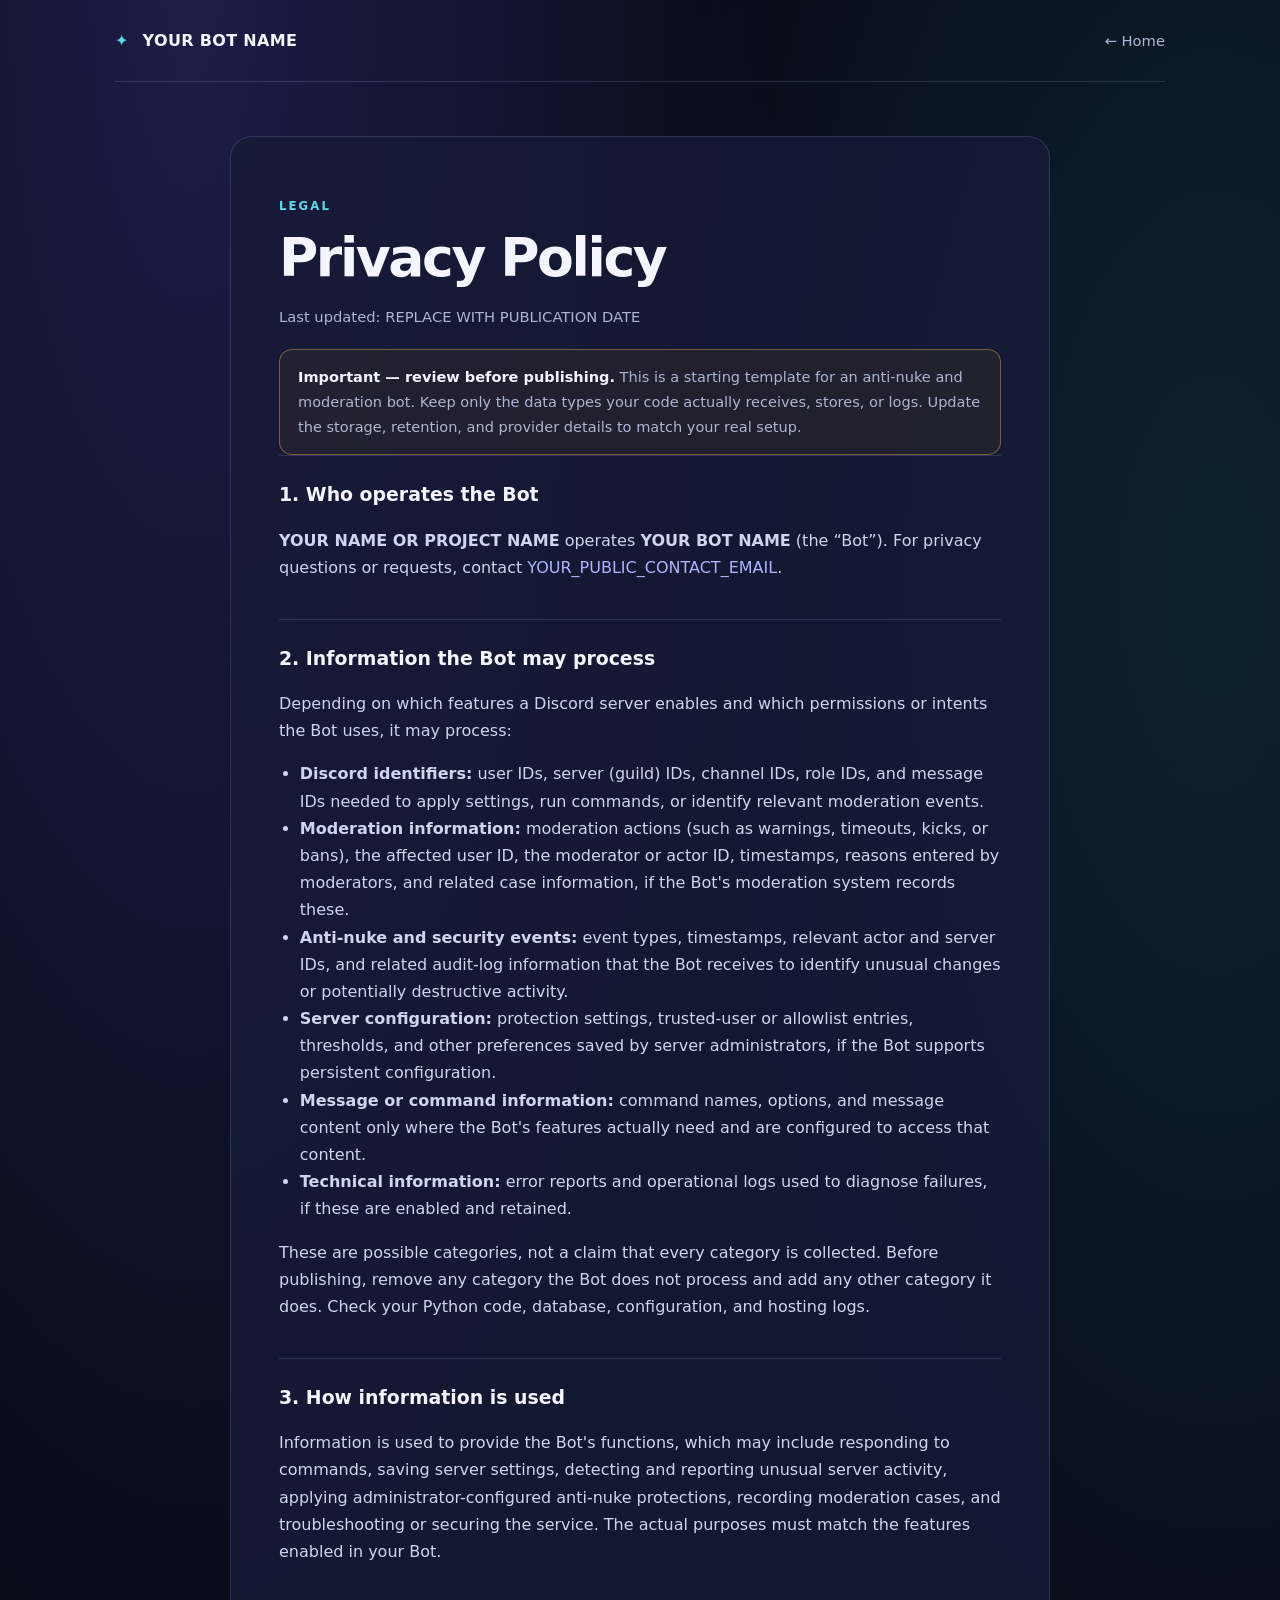
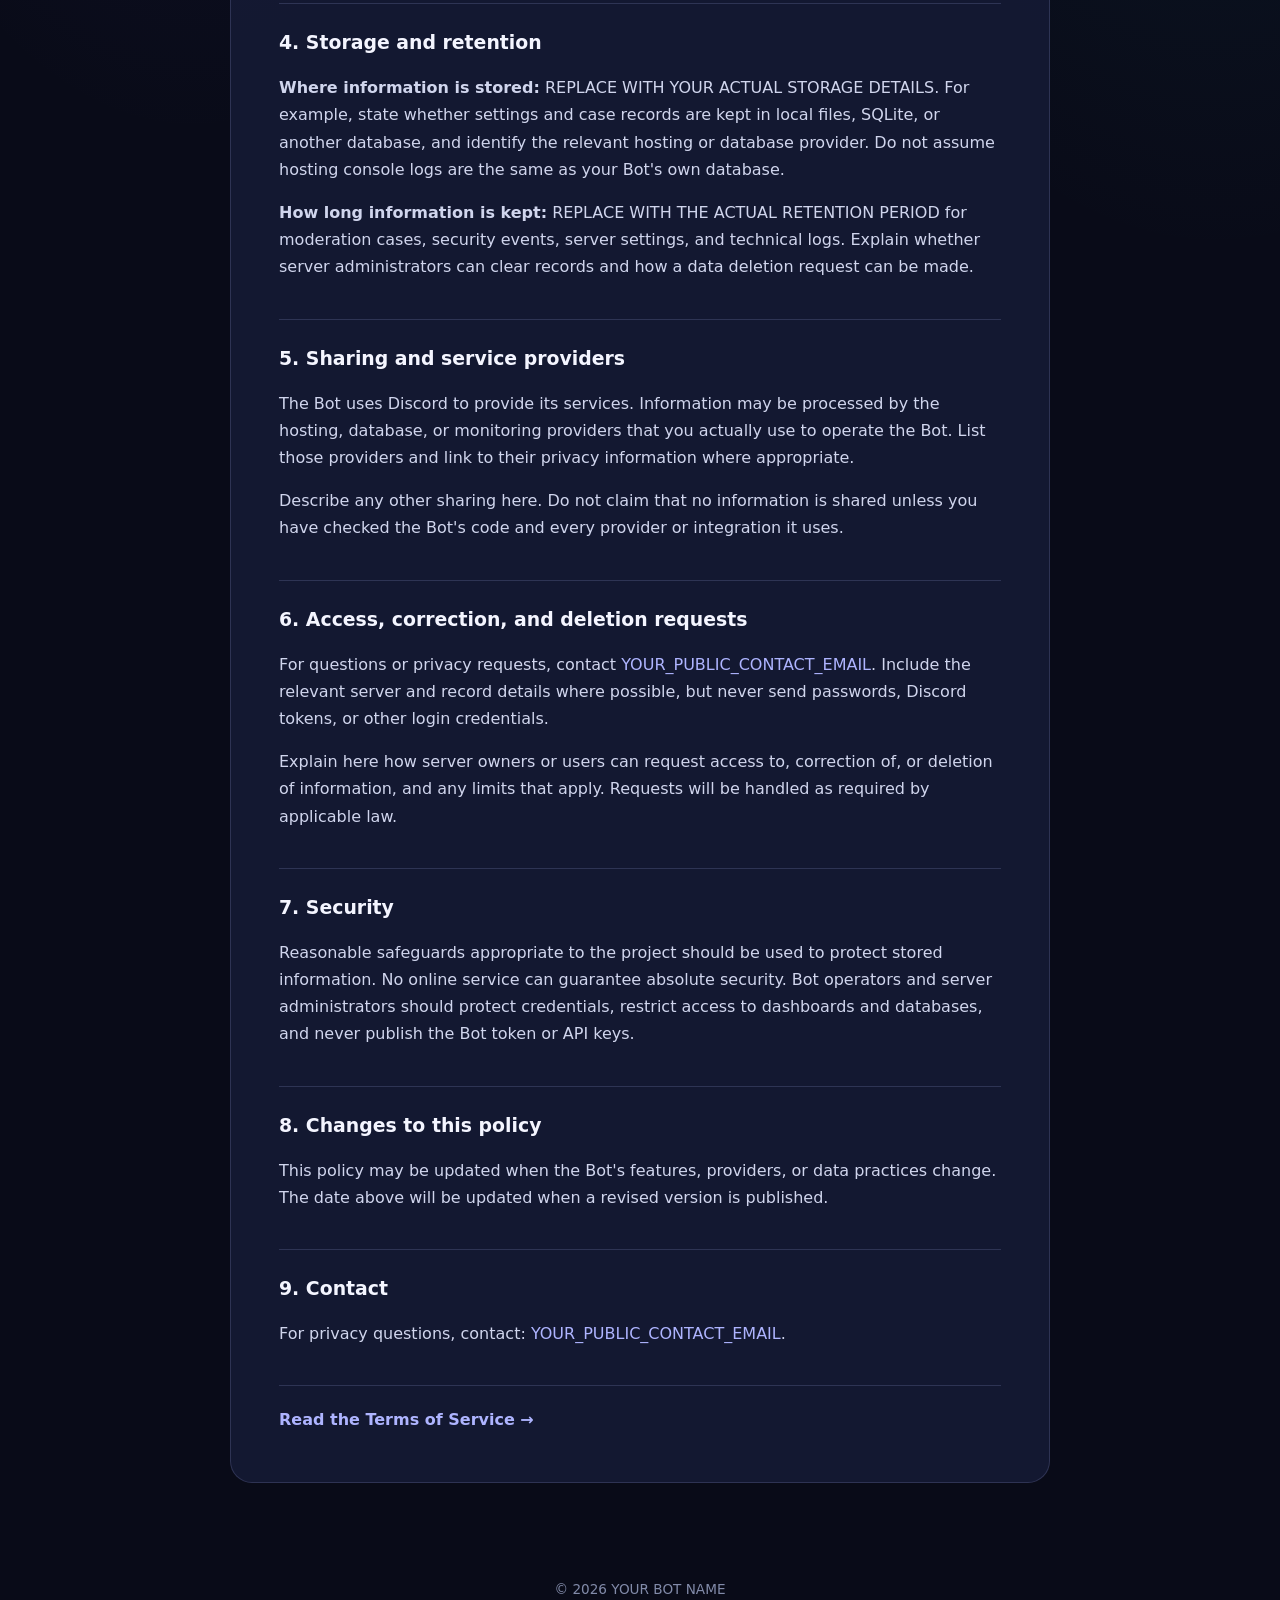
==== privacy.html @ 392294f1 "Add files via upload" ====
<!doctype html>
<html lang="en">
<head>
  <meta charset="utf-8">
  <meta name="viewport" content="width=device-width, initial-scale=1">
  <meta name="description" content="Privacy Policy for YOUR BOT NAME, a Discord anti-nuke and moderation bot.">
  <title>Privacy Policy — YOUR BOT NAME</title>
  <link rel="stylesheet" href="style.css">
</head>
<body>
  <header class="site-header">
    <a class="brand" href="index.html"><span class="brand-mark">✦</span> YOUR BOT NAME</a>
    <a class="back-link" href="index.html">← Home</a>
  </header>
  <main class="document-wrap">
    <p class="eyebrow">LEGAL</p>
    <h1>Privacy Policy</h1>
    <p class="muted">Last updated: REPLACE WITH PUBLICATION DATE</p>
    <div class="notice warning"><strong>Important — review before publishing.</strong> This is a starting template for an anti-nuke and moderation bot. Keep only the data types your code actually receives, stores, or logs. Update the storage, retention, and provider details to match your real setup.</div>

    <section class="doc-section">
      <h2>1. Who operates the Bot</h2>
      <p><strong>YOUR NAME OR PROJECT NAME</strong> operates <strong>YOUR BOT NAME</strong> (the “Bot”). For privacy questions or requests, contact <a href="mailto:YOUR_PUBLIC_CONTACT_EMAIL">YOUR_PUBLIC_CONTACT_EMAIL</a>.</p>
    </section>
    <section class="doc-section">
      <h2>2. Information the Bot may process</h2>
      <p>Depending on which features a Discord server enables and which permissions or intents the Bot uses, it may process:</p>
      <ul>
        <li><strong>Discord identifiers:</strong> user IDs, server (guild) IDs, channel IDs, role IDs, and message IDs needed to apply settings, run commands, or identify relevant moderation events.</li>
        <li><strong>Moderation information:</strong> moderation actions (such as warnings, timeouts, kicks, or bans), the affected user ID, the moderator or actor ID, timestamps, reasons entered by moderators, and related case information, if the Bot's moderation system records these.</li>
        <li><strong>Anti-nuke and security events:</strong> event types, timestamps, relevant actor and server IDs, and related audit-log information that the Bot receives to identify unusual changes or potentially destructive activity.</li>
        <li><strong>Server configuration:</strong> protection settings, trusted-user or allowlist entries, thresholds, and other preferences saved by server administrators, if the Bot supports persistent configuration.</li>
        <li><strong>Message or command information:</strong> command names, options, and message content only where the Bot's features actually need and are configured to access that content.</li>
        <li><strong>Technical information:</strong> error reports and operational logs used to diagnose failures, if these are enabled and retained.</li>
      </ul>
      <p>These are possible categories, not a claim that every category is collected. Before publishing, remove any category the Bot does not process and add any other category it does. Check your Python code, database, configuration, and hosting logs.</p>
    </section>
    <section class="doc-section">
      <h2>3. How information is used</h2>
      <p>Information is used to provide the Bot's functions, which may include responding to commands, saving server settings, detecting and reporting unusual server activity, applying administrator-configured anti-nuke protections, recording moderation cases, and troubleshooting or securing the service. The actual purposes must match the features enabled in your Bot.</p>
    </section>
    <section class="doc-section">
      <h2>4. Storage and retention</h2>
      <p><strong>Where information is stored:</strong> REPLACE WITH YOUR ACTUAL STORAGE DETAILS. For example, state whether settings and case records are kept in local files, SQLite, or another database, and identify the relevant hosting or database provider. Do not assume hosting console logs are the same as your Bot's own database.</p>
      <p><strong>How long information is kept:</strong> REPLACE WITH THE ACTUAL RETENTION PERIOD for moderation cases, security events, server settings, and technical logs. Explain whether server administrators can clear records and how a data deletion request can be made.</p>
    </section>
    <section class="doc-section">
      <h2>5. Sharing and service providers</h2>
      <p>The Bot uses Discord to provide its services. Information may be processed by the hosting, database, or monitoring providers that you actually use to operate the Bot. List those providers and link to their privacy information where appropriate.</p>
      <p>Describe any other sharing here. Do not claim that no information is shared unless you have checked the Bot's code and every provider or integration it uses.</p>
    </section>
    <section class="doc-section">
      <h2>6. Access, correction, and deletion requests</h2>
      <p>For questions or privacy requests, contact <a href="mailto:YOUR_PUBLIC_CONTACT_EMAIL">YOUR_PUBLIC_CONTACT_EMAIL</a>. Include the relevant server and record details where possible, but never send passwords, Discord tokens, or other login credentials.</p>
      <p>Explain here how server owners or users can request access to, correction of, or deletion of information, and any limits that apply. Requests will be handled as required by applicable law.</p>
    </section>
    <section class="doc-section">
      <h2>7. Security</h2>
      <p>Reasonable safeguards appropriate to the project should be used to protect stored information. No online service can guarantee absolute security. Bot operators and server administrators should protect credentials, restrict access to dashboards and databases, and never publish the Bot token or API keys.</p>
    </section>
    <section class="doc-section">
      <h2>8. Changes to this policy</h2>
      <p>This policy may be updated when the Bot's features, providers, or data practices change. The date above will be updated when a revised version is published.</p>
    </section>
    <section class="doc-section">
      <h2>9. Contact</h2>
      <p>For privacy questions, contact: <a href="mailto:YOUR_PUBLIC_CONTACT_EMAIL">YOUR_PUBLIC_CONTACT_EMAIL</a>.</p>
    </section>
    <div class="doc-footer"><a href="terms.html">Read the Terms of Service →</a></div>
  </main>
  <footer>© 2026 YOUR BOT NAME</footer>
</body>
</html>
---- style.css ----
:root {
  color-scheme: dark;
  --bg: #090b18;
  --panel: rgba(22, 27, 56, .82);
  --panel-2: rgba(30, 37, 76, .72);
  --text: #f4f5ff;
  --muted: #aeb5d3;
  --accent: #9294ff;
  --accent-2: #62d8e8;
  --line: rgba(179, 190, 255, .17);
}
* { box-sizing: border-box; }
html { min-height: 100%; }
body {
  margin: 0;
  min-height: 100vh;
  color: var(--text);
  font: 16px/1.7 system-ui, -apple-system, BlinkMacSystemFont, "Segoe UI", sans-serif;
  background: radial-gradient(ellipse at 15% 0%, rgba(91, 85, 222, .24), transparent 38%),
              radial-gradient(ellipse at 95% 18%, rgba(40, 171, 193, .14), transparent 34%), var(--bg);
}
a { color: #aeb4ff; text-decoration: none; }
a:hover { color: #d4d7ff; text-decoration: underline; }
.site-header, footer {
  width: min(1050px, calc(100% - 40px));
  margin: 0 auto;
}
.site-header {
  min-height: 82px;
  display: flex;
  justify-content: space-between;
  align-items: center;
  border-bottom: 1px solid var(--line);
}
.brand { color: var(--text); font-weight: 750; letter-spacing: .02em; }
.brand:hover { text-decoration: none; }
.brand-mark { color: var(--accent-2); margin-right: 8px; }
.eyebrow { color: var(--accent-2); font-size: .73rem; font-weight: 800; letter-spacing: .18em; }
.back-link { color: var(--muted); font-size: .92rem; }
.hero-wrap { width: min(900px, calc(100% - 40px)); margin: 9vh auto 70px; }
.hero {
  padding: clamp(28px, 6vw, 64px);
  border: 1px solid var(--line);
  border-radius: 26px;
  background: linear-gradient(145deg, var(--panel-2), var(--panel));
  box-shadow: 0 28px 90px rgba(0, 0, 0, .28);
}
h1 { margin: 8px 0 16px; font-size: clamp(2.25rem, 6vw, 4rem); line-height: 1.12; letter-spacing: -.045em; }
.hero h1 span { color: var(--accent); }
.lead { max-width: 620px; color: var(--muted); font-size: 1.12rem; }
.link-grid { display: grid; grid-template-columns: repeat(2, minmax(0, 1fr)); gap: 14px; margin: 36px 0 26px; }
.link-card {
  display: flex; align-items: center; gap: 14px; min-height: 105px; padding: 19px;
  border: 1px solid var(--line); border-radius: 16px; color: var(--text);
  background: rgba(7, 10, 29, .35); transition: transform .16s ease, border-color .16s ease;
}
.link-card:hover { transform: translateY(-2px); border-color: rgba(146, 148, 255, .65); text-decoration: none; }
.card-icon { display: grid; place-items: center; flex: 0 0 43px; height: 43px; border-radius: 13px; color: var(--accent-2); background: rgba(98, 216, 232, .1); font-size: 1.4rem; }
.link-card strong, .link-card small { display: block; }
.link-card small { margin-top: 3px; color: var(--muted); line-height: 1.4; }
.arrow { margin-left: auto; color: var(--accent); }
.contact-line { color: var(--muted); font-size: .93rem; }
.notice { margin-top: 20px; padding: 15px 18px; border: 1px solid var(--line); border-radius: 13px; color: var(--muted); background: rgba(11, 14, 34, .55); font-size: .91rem; }
.notice strong { color: var(--text); }
.warning { border-color: rgba(242, 190, 91, .4); background: rgba(117, 78, 20, .15); }
.document-wrap {
  width: min(820px, calc(100% - 40px)); margin: 54px auto 70px; padding: clamp(24px, 5vw, 48px);
  border: 1px solid var(--line); border-radius: 22px; background: var(--panel);
}
.document-wrap h1 { font-size: clamp(2.25rem, 5vw, 3.35rem); }
.muted { color: var(--muted); font-size: .92rem; }
.doc-section { padding: 22px 0; border-top: 1px solid var(--line); }
.doc-section h2 { margin: 0 0 9px; font-size: 1.18rem; }
.doc-section p, .doc-section li { color: #d0d5ed; }
.doc-section ul { padding-left: 1.3rem; }
.doc-footer { padding-top: 20px; border-top: 1px solid var(--line); font-weight: 700; }
footer { padding: 25px 0 35px; color: #828ba9; font-size: .85rem; text-align: center; }
@media (max-width: 620px) {
  .site-header { min-height: 70px; }
  .eyebrow { font-size: .62rem; }
  .link-grid { grid-template-columns: 1fr; }
  .hero-wrap { margin-top: 35px; }
}
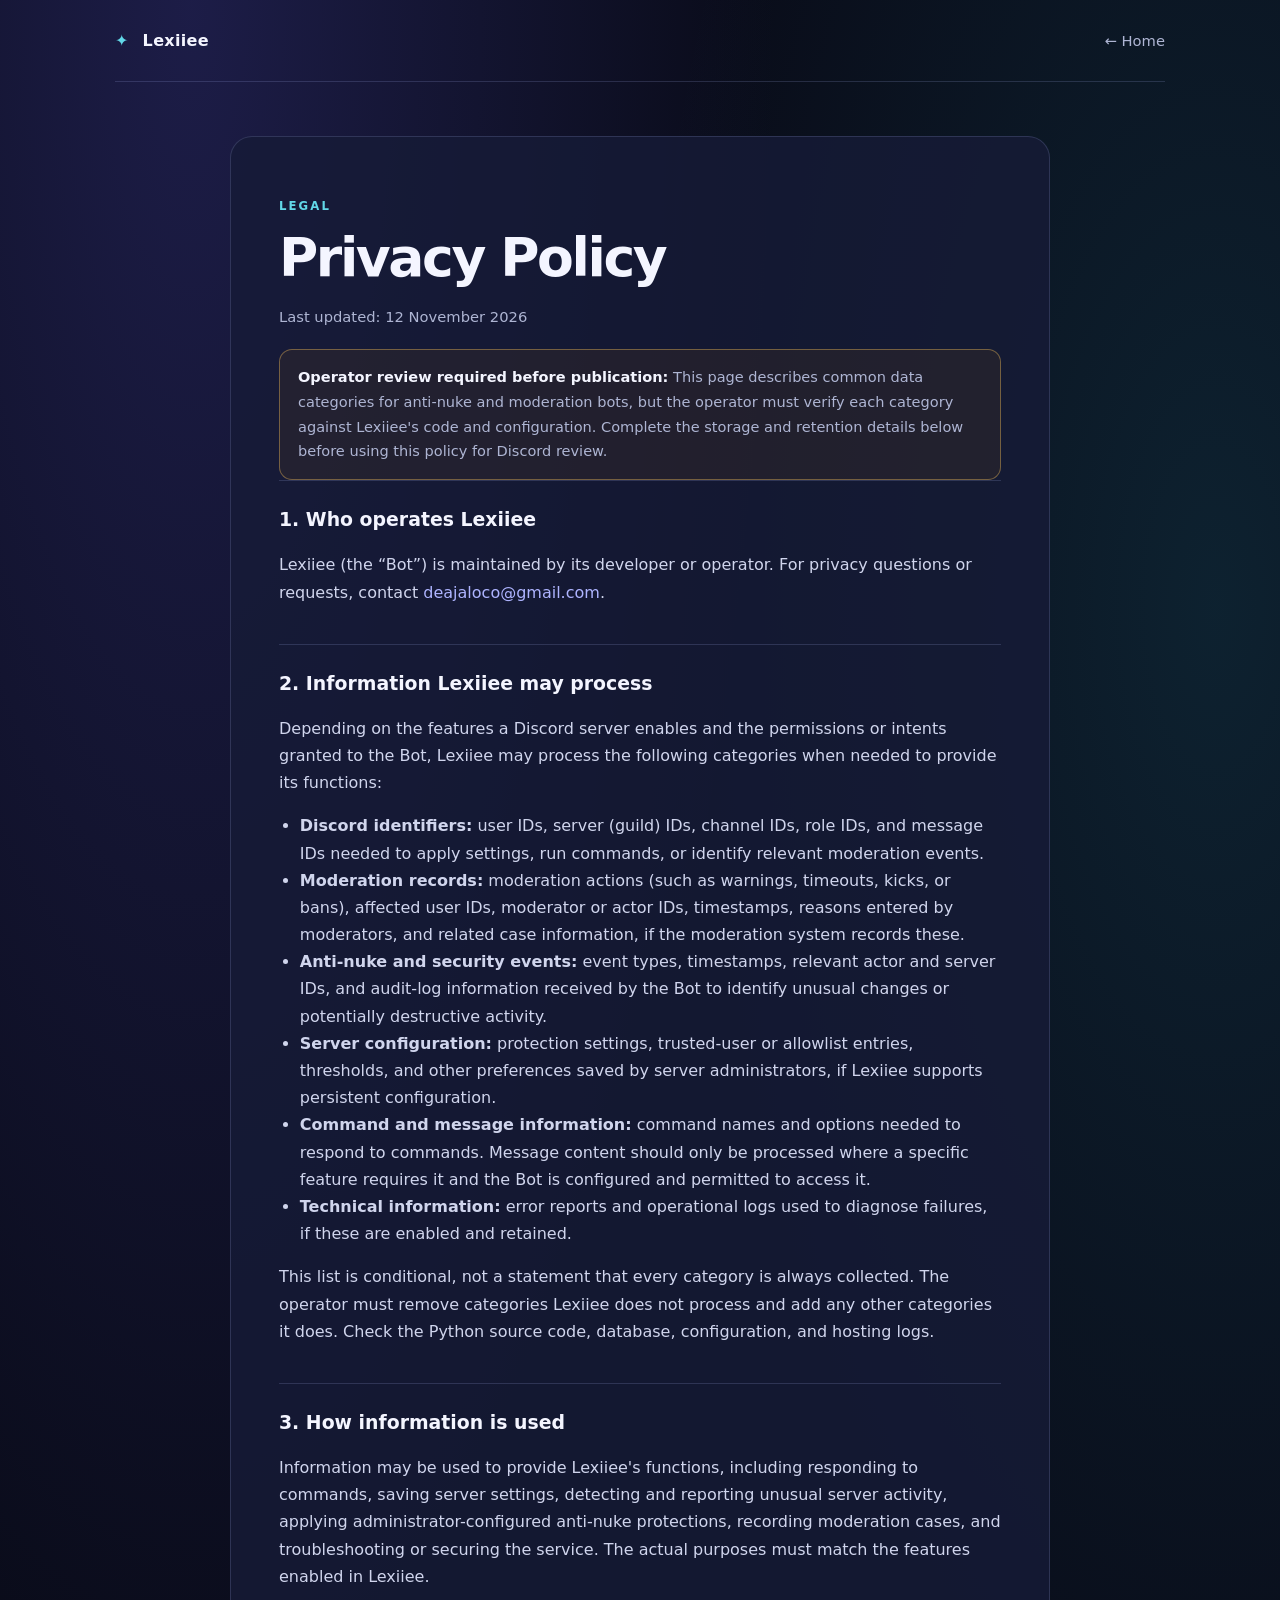
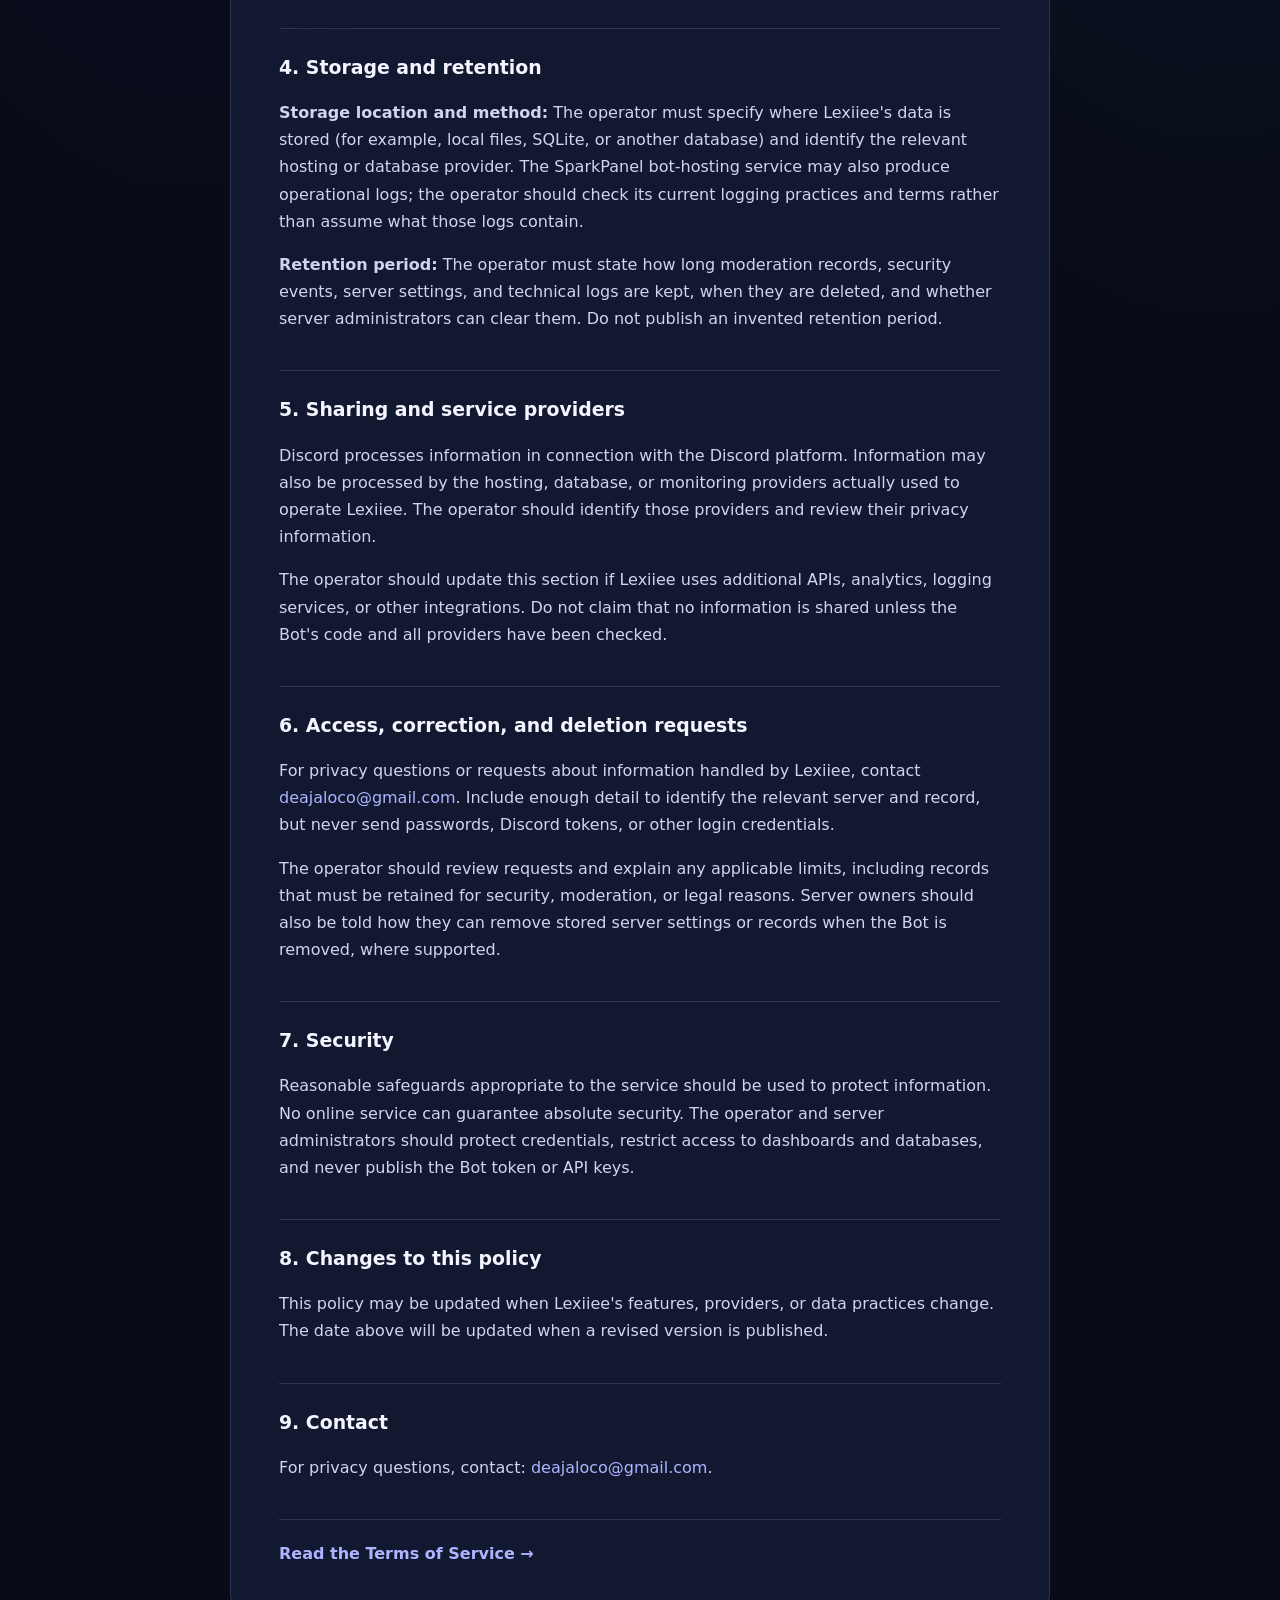
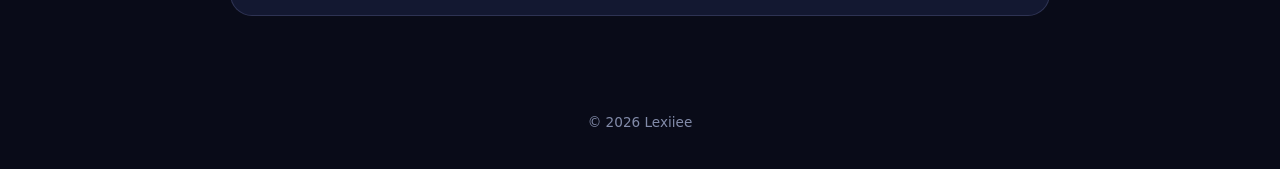
==== commit acf0ef67: "privacy.html" ====
--- a/privacy.html
+++ b/privacy.html
@@ -3,71 +3,71 @@
 <head>
   <meta charset="utf-8">
   <meta name="viewport" content="width=device-width, initial-scale=1">
-  <meta name="description" content="Privacy Policy for YOUR BOT NAME, a Discord anti-nuke and moderation bot.">
-  <title>Privacy Policy — YOUR BOT NAME</title>
+  <meta name="description" content="Privacy Policy for Lexiiee, a Discord anti-nuke and moderation bot.">
+  <title>Privacy Policy — Lexiiee</title>
   <link rel="stylesheet" href="style.css">
 </head>
 <body>
   <header class="site-header">
-    <a class="brand" href="index.html"><span class="brand-mark">✦</span> YOUR BOT NAME</a>
+    <a class="brand" href="index.html"><span class="brand-mark">✦</span> Lexiiee</a>
     <a class="back-link" href="index.html">← Home</a>
   </header>
   <main class="document-wrap">
     <p class="eyebrow">LEGAL</p>
     <h1>Privacy Policy</h1>
-    <p class="muted">Last updated: REPLACE WITH PUBLICATION DATE</p>
-    <div class="notice warning"><strong>Important — review before publishing.</strong> This is a starting template for an anti-nuke and moderation bot. Keep only the data types your code actually receives, stores, or logs. Update the storage, retention, and provider details to match your real setup.</div>
+    <p class="muted">Last updated: 12 November 2026</p>
+    <div class="notice warning"><strong>Operator review required before publication:</strong> This page describes common data categories for anti-nuke and moderation bots, but the operator must verify each category against Lexiiee's code and configuration. Complete the storage and retention details below before using this policy for Discord review.</div>
 
     <section class="doc-section">
-      <h2>1. Who operates the Bot</h2>
-      <p><strong>YOUR NAME OR PROJECT NAME</strong> operates <strong>YOUR BOT NAME</strong> (the “Bot”). For privacy questions or requests, contact <a href="mailto:YOUR_PUBLIC_CONTACT_EMAIL">YOUR_PUBLIC_CONTACT_EMAIL</a>.</p>
+      <h2>1. Who operates Lexiiee</h2>
+      <p>Lexiiee (the “Bot”) is maintained by its developer or operator. For privacy questions or requests, contact <a href="mailto:deajaloco@gmail.com">deajaloco@gmail.com</a>.</p>
     </section>
     <section class="doc-section">
-      <h2>2. Information the Bot may process</h2>
-      <p>Depending on which features a Discord server enables and which permissions or intents the Bot uses, it may process:</p>
+      <h2>2. Information Lexiiee may process</h2>
+      <p>Depending on the features a Discord server enables and the permissions or intents granted to the Bot, Lexiiee may process the following categories when needed to provide its functions:</p>
       <ul>
         <li><strong>Discord identifiers:</strong> user IDs, server (guild) IDs, channel IDs, role IDs, and message IDs needed to apply settings, run commands, or identify relevant moderation events.</li>
-        <li><strong>Moderation information:</strong> moderation actions (such as warnings, timeouts, kicks, or bans), the affected user ID, the moderator or actor ID, timestamps, reasons entered by moderators, and related case information, if the Bot's moderation system records these.</li>
-        <li><strong>Anti-nuke and security events:</strong> event types, timestamps, relevant actor and server IDs, and related audit-log information that the Bot receives to identify unusual changes or potentially destructive activity.</li>
-        <li><strong>Server configuration:</strong> protection settings, trusted-user or allowlist entries, thresholds, and other preferences saved by server administrators, if the Bot supports persistent configuration.</li>
-        <li><strong>Message or command information:</strong> command names, options, and message content only where the Bot's features actually need and are configured to access that content.</li>
+        <li><strong>Moderation records:</strong> moderation actions (such as warnings, timeouts, kicks, or bans), affected user IDs, moderator or actor IDs, timestamps, reasons entered by moderators, and related case information, if the moderation system records these.</li>
+        <li><strong>Anti-nuke and security events:</strong> event types, timestamps, relevant actor and server IDs, and audit-log information received by the Bot to identify unusual changes or potentially destructive activity.</li>
+        <li><strong>Server configuration:</strong> protection settings, trusted-user or allowlist entries, thresholds, and other preferences saved by server administrators, if Lexiiee supports persistent configuration.</li>
+        <li><strong>Command and message information:</strong> command names and options needed to respond to commands. Message content should only be processed where a specific feature requires it and the Bot is configured and permitted to access it.</li>
         <li><strong>Technical information:</strong> error reports and operational logs used to diagnose failures, if these are enabled and retained.</li>
       </ul>
-      <p>These are possible categories, not a claim that every category is collected. Before publishing, remove any category the Bot does not process and add any other category it does. Check your Python code, database, configuration, and hosting logs.</p>
+      <p>This list is conditional, not a statement that every category is always collected. The operator must remove categories Lexiiee does not process and add any other categories it does. Check the Python source code, database, configuration, and hosting logs.</p>
     </section>
     <section class="doc-section">
       <h2>3. How information is used</h2>
-      <p>Information is used to provide the Bot's functions, which may include responding to commands, saving server settings, detecting and reporting unusual server activity, applying administrator-configured anti-nuke protections, recording moderation cases, and troubleshooting or securing the service. The actual purposes must match the features enabled in your Bot.</p>
+      <p>Information may be used to provide Lexiiee's functions, including responding to commands, saving server settings, detecting and reporting unusual server activity, applying administrator-configured anti-nuke protections, recording moderation cases, and troubleshooting or securing the service. The actual purposes must match the features enabled in Lexiiee.</p>
     </section>
     <section class="doc-section">
       <h2>4. Storage and retention</h2>
-      <p><strong>Where information is stored:</strong> REPLACE WITH YOUR ACTUAL STORAGE DETAILS. For example, state whether settings and case records are kept in local files, SQLite, or another database, and identify the relevant hosting or database provider. Do not assume hosting console logs are the same as your Bot's own database.</p>
-      <p><strong>How long information is kept:</strong> REPLACE WITH THE ACTUAL RETENTION PERIOD for moderation cases, security events, server settings, and technical logs. Explain whether server administrators can clear records and how a data deletion request can be made.</p>
+      <p><strong>Storage location and method:</strong> The operator must specify where Lexiiee's data is stored (for example, local files, SQLite, or another database) and identify the relevant hosting or database provider. The SparkPanel bot-hosting service may also produce operational logs; the operator should check its current logging practices and terms rather than assume what those logs contain.</p>
+      <p><strong>Retention period:</strong> The operator must state how long moderation records, security events, server settings, and technical logs are kept, when they are deleted, and whether server administrators can clear them. Do not publish an invented retention period.</p>
     </section>
     <section class="doc-section">
       <h2>5. Sharing and service providers</h2>
-      <p>The Bot uses Discord to provide its services. Information may be processed by the hosting, database, or monitoring providers that you actually use to operate the Bot. List those providers and link to their privacy information where appropriate.</p>
-      <p>Describe any other sharing here. Do not claim that no information is shared unless you have checked the Bot's code and every provider or integration it uses.</p>
+      <p>Discord processes information in connection with the Discord platform. Information may also be processed by the hosting, database, or monitoring providers actually used to operate Lexiiee. The operator should identify those providers and review their privacy information.</p>
+      <p>The operator should update this section if Lexiiee uses additional APIs, analytics, logging services, or other integrations. Do not claim that no information is shared unless the Bot's code and all providers have been checked.</p>
     </section>
     <section class="doc-section">
       <h2>6. Access, correction, and deletion requests</h2>
-      <p>For questions or privacy requests, contact <a href="mailto:YOUR_PUBLIC_CONTACT_EMAIL">YOUR_PUBLIC_CONTACT_EMAIL</a>. Include the relevant server and record details where possible, but never send passwords, Discord tokens, or other login credentials.</p>
-      <p>Explain here how server owners or users can request access to, correction of, or deletion of information, and any limits that apply. Requests will be handled as required by applicable law.</p>
+      <p>For privacy questions or requests about information handled by Lexiiee, contact <a href="mailto:deajaloco@gmail.com">deajaloco@gmail.com</a>. Include enough detail to identify the relevant server and record, but never send passwords, Discord tokens, or other login credentials.</p>
+      <p>The operator should review requests and explain any applicable limits, including records that must be retained for security, moderation, or legal reasons. Server owners should also be told how they can remove stored server settings or records when the Bot is removed, where supported.</p>
     </section>
     <section class="doc-section">
       <h2>7. Security</h2>
-      <p>Reasonable safeguards appropriate to the project should be used to protect stored information. No online service can guarantee absolute security. Bot operators and server administrators should protect credentials, restrict access to dashboards and databases, and never publish the Bot token or API keys.</p>
+      <p>Reasonable safeguards appropriate to the service should be used to protect information. No online service can guarantee absolute security. The operator and server administrators should protect credentials, restrict access to dashboards and databases, and never publish the Bot token or API keys.</p>
     </section>
     <section class="doc-section">
       <h2>8. Changes to this policy</h2>
-      <p>This policy may be updated when the Bot's features, providers, or data practices change. The date above will be updated when a revised version is published.</p>
+      <p>This policy may be updated when Lexiiee's features, providers, or data practices change. The date above will be updated when a revised version is published.</p>
     </section>
     <section class="doc-section">
       <h2>9. Contact</h2>
-      <p>For privacy questions, contact: <a href="mailto:YOUR_PUBLIC_CONTACT_EMAIL">YOUR_PUBLIC_CONTACT_EMAIL</a>.</p>
+      <p>For privacy questions, contact: <a href="mailto:deajaloco@gmail.com">deajaloco@gmail.com</a>.</p>
     </section>
     <div class="doc-footer"><a href="terms.html">Read the Terms of Service →</a></div>
   </main>
-  <footer>© 2026 YOUR BOT NAME</footer>
+  <footer>© 2026 Lexiiee</footer>
 </body>
 </html>
